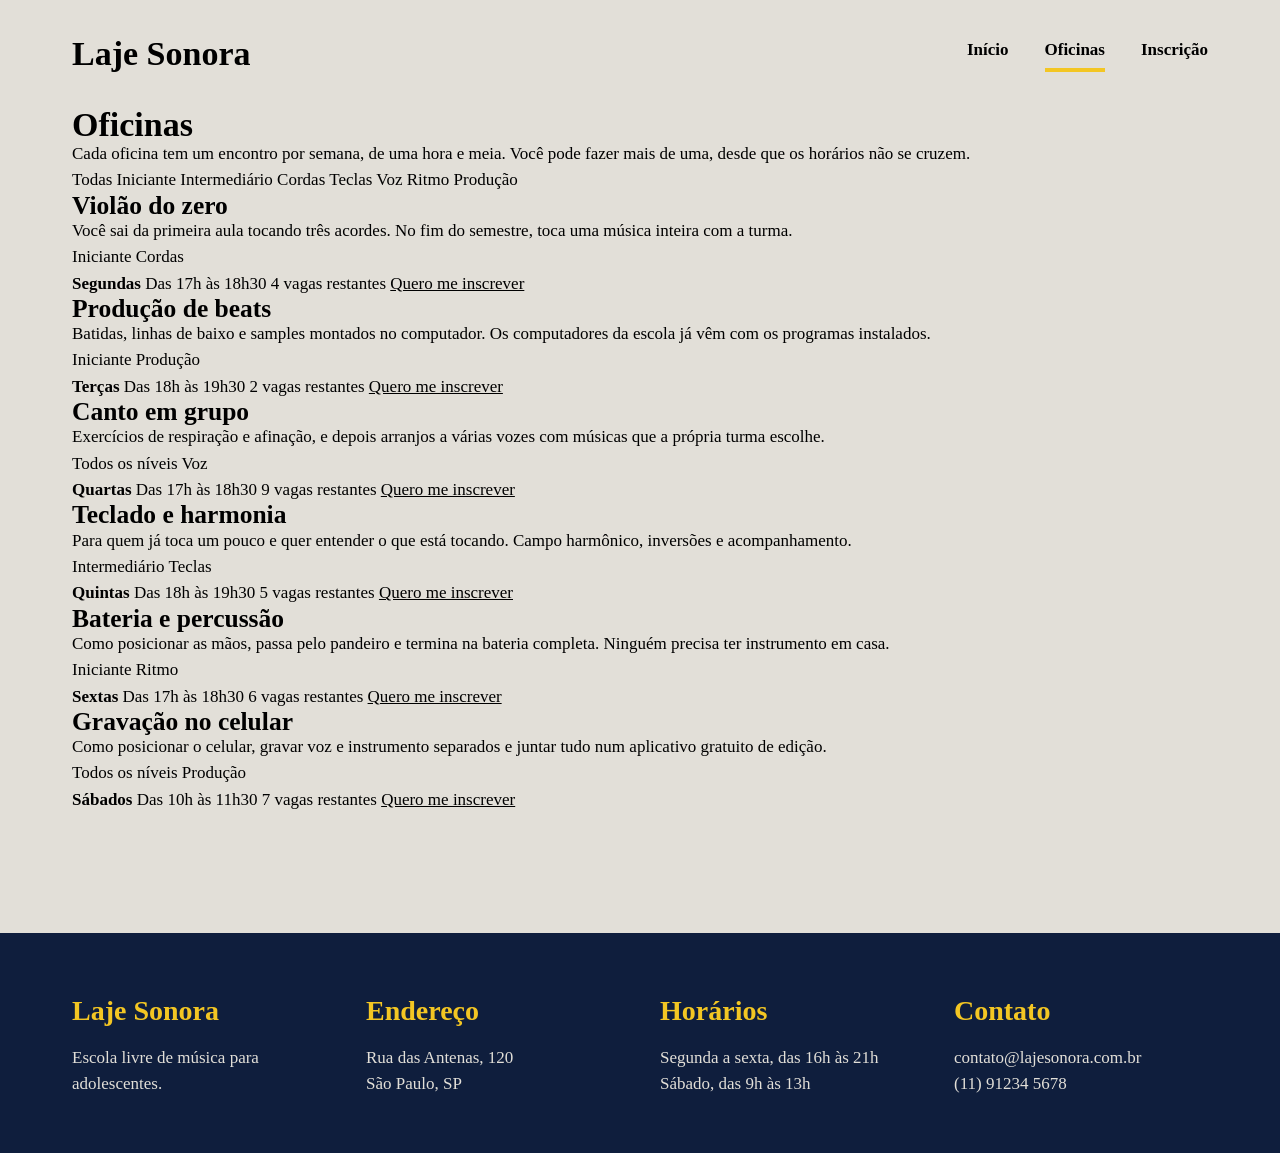
==== pages/oficinas.html @ 4442cc9d "HTML da página de oficinas" ====
<!DOCTYPE html>
<html lang="pt-BR">
<head>
    <meta charset="UTF-8">
    <meta name="viewport" content="width=device-width, initial-scale=1.0">
    <link rel="stylesheet" href="../styles/oficinas.css">
    <link rel="preconnect" href="https://fonts.googleapis.com">
    <link rel="preconnect" href="https://fonts.gstatic.com" crossorigin>
    <link href="https://fonts.googleapis.com/css2?family=Archivo:ital,wght@0,100..900;1,100..900&family=Big+Shoulders:opsz,wght@10..72,100..900&display=swap" rel="stylesheet">
    <title>Laje Sonora | Oficinas</title>
</head>
<body>
    
    <header class="conteudo topo">

        <a href="index.html" class="logo">Laje Sonora</a>

        <nav class="menu">
            <a href="index.html" class="">Início</a>
            <a href="./pages/oficinas.html" class="atual">Oficinas</a>
            <a href="./pages/inscricao.html">Inscrição</a>
        </nav>

    </header>

   <main class="conteudo">
        <h1 class="titulo-pagina">Oficinas</h1>

        <p class="subtitulo-pagina">
            Cada oficina tem um encontro por semana, de uma hora e meia. Você pode fazer mais de uma, desde que os horários não se cruzem.
        </p>

        <div class="filtro">
            <span class="Todas ativo">Todas</span>
            <span class="Iniciante">Iniciante</span>
            <span class="Intermediário">Intermediário</span>
            <span class="Cordas">Cordas</span>
            <span class="Teclas">Teclas</span>
            <span class="Voz">Voz</span>
            <span class="Ritmo">Ritmo</span>
            <span class="Produção">Produção</span>
        </div>

        <div class="lista">
            
            <article class="oficina">
                <div class="foto foto-azul"></div>

                <div class="oficina-texto">
                    <h2>Violão do zero</h2>
                    <p>Você sai da primeira aula tocando três acordes. No fim do semestre, toca uma música inteira com a turma.</p>
                    <div class="etiquetas">
                        <span class="etiqueta">Iniciante</span>
                        <span class="etiqueta">Cordas</span>
                    </div>
                </div>

                <div class="oficina-detalhes">
                    <strong>Segundas</strong>
                    <span>Das 17h às 18h30</span>
                    <span>4 vagas restantes</span>
                    <a href="inscricao.html">Quero me inscrever</a>
                </div>
            </article>

            <article class="oficina">
                <div class="foto foto-amarela"></div>

                <div class="oficina-texto">
                    <h2>Produção de beats</h2>
                    <p>Batidas, linhas de baixo e samples montados no computador. Os computadores da escola já vêm com os programas instalados.</p>
                    <div class="etiquetas">
                        <span class="etiqueta">Iniciante</span>
                        <span class="etiqueta">Produção</span>
                    </div>
                </div>

                <div class="oficina-detalhes">
                    <strong>Terças</strong>
                    <span>Das 18h às 19h30</span>
                    <span>2 vagas restantes</span>
                    <a href="inscricao.html">Quero me inscrever</a>
                </div>
            </article>

            <article class="oficina">
                <div class="foto foto-tinta"></div>

                <div class="oficina-texto">
                    <h2>Canto em grupo</h2>
                    <p>Exercícios de respiração e afinação, e depois arranjos a várias vozes com músicas que a própria turma escolhe.</p>
                    <div class="etiquetas">
                        <span class="etiqueta">Todos os níveis</span>
                        <span class="etiqueta">Voz</span>
                    </div>
                </div>

                <div class="oficina-detalhes">
                    <strong>Quartas</strong>
                    <span>Das 17h às 18h30</span>
                    <span>9 vagas restantes</span>
                    <a href="inscricao.html">Quero me inscrever</a>
                </div>
            </article>

            <article class="oficina">
                <div class="foto"></div>

                <div class="oficina-texto">
                    <h2>Teclado e harmonia</h2>
                    <p>Para quem já toca um pouco e quer entender o que está tocando. Campo harmônico, inversões e acompanhamento.</p>
                    <div class="etiquetas">
                        <span class="etiqueta">Intermediário</span>
                        <span class="etiqueta">Teclas</span>
                    </div>
                </div>

                <div class="oficina-detalhes">
                    <strong>Quintas</strong>
                    <span>Das 18h às 19h30</span>
                    <span>5 vagas restantes</span>
                    <a href="inscricao.html">Quero me inscrever</a>
                </div>
            </article>

            <article class="oficina">
                <div class="foto foto-azul"></div>

                <div class="oficina-texto">
                    <h2>Bateria e percussão</h2>
                    <p>Como posicionar as mãos, passa pelo pandeiro e termina na bateria completa. Ninguém precisa ter instrumento em casa.</p>
                    <div class="etiquetas">
                        <span class="etiqueta">Iniciante</span>
                        <span class="etiqueta">Ritmo</span>
                    </div>
                </div>

                <div class="oficina-detalhes">
                    <strong>Sextas</strong>
                    <span>Das 17h às 18h30</span>
                    <span>6 vagas restantes</span>
                    <a href="inscricao.html">Quero me inscrever</a>
                </div>
            </article>

            <article class="oficina">
                <div class="foto foto-amarela"></div>

                <div class="oficina-texto">
                    <h2>Gravação no celular</h2>
                    <p>Como posicionar o celular, gravar voz e instrumento separados e juntar tudo num aplicativo gratuito de edição.</p>
                    <div class="etiquetas">
                        <span class="etiqueta">Todos os níveis</span>
                        <span class="etiqueta">Produção</span>
                    </div>
                </div>

                <div class="oficina-detalhes">
                    <strong>Sábados</strong>
                    <span>Das 10h às 11h30</span>
                    <span>7 vagas restantes</span>
                    <a href="inscricao.html">Quero me inscrever</a>
                </div>
            </article>

        </div>
   </main>

    <footer class="rodape">

        <div class="conteudo rodape-colunas">

            <div class="rodape-coluna">
                <h4>Laje Sonora</h4>
                <p>Escola livre de música para adolescentes.</p>
            </div>

            <div class="rodape-coluna">
                <h4>Endereço</h4>
                <p>Rua das Antenas, 120 <br> São Paulo, SP</p>
            </div>
            
            <div class="rodape-coluna">
                <h4>Horários</h4>
                <p>Segunda a sexta, das 16h às 21h <br> Sábado, das 9h às 13h</p>
            </div>

            <div class="rodape-coluna">
                <h4>Contato</h4>
                <p>contato@lajesonora.com.br <br> (11) 91234 5678</p>
            </div>

        </div>

    </footer>

</body>
</html>
---- styles/oficinas.css ----
* {
    margin: 0;
    padding: 0;
    box-sizing: border-box;
}

:root {
    --concreto:#E2DFD8;
    --concreto-escuro:#CBC7BE;
    --tinta:#0F1E3D;
    --caixa-dagua:#1F5FBF;
    --fita:#F3C623;
    --branco:#FFFFFF;

    --fonte-cartaz: Big Shoulders Arial Narrow sans-serif;
    --fonte-texto: Archivo Arial sans-serif
}

body {
    background-color: var(--concreto);
    text-decoration: var(--tinta);
    font-family: var(--fonte-texto);
    font-size: 17px;
    line-height: 1.55;

    a {
        color: inherit;
    }

    h1, h2, h3 {
        font-family: var(--fonte-cartaz);
        font-weight: 900;
        line-height: 0.95;
    }

    .conteudo{
        max-width: 1200px;
        margin-inline: auto;
        padding-inline: 32px;
    }

    .topo{
        padding-block:28px;
        display: flex;
        justify-content: space-between;
        align-items: center;
    }

    .logo{
        font-family: 'fontes-cartaz';
        font-size: 34px;
        font-weight: 900;
        text-decoration: none;
    }

    .menu{
        display: flex;
        gap: 36px;
    }

    .menu a{
        font-weight: 600;
        text-decoration: none;
        padding-bottom: 4px;
        border-bottom: 4px  solid transparent;
    }

    .menu a:hover {
    border-bottom-color: var(--tinta);
}

    .menu a.atual {
    border-bottom-color: var(--fita);
} /*commit : Topo com flex*/

    .cartazes{
        margin-top: 16px;
        display:flex;
        gap: 16px;
    }

    .cartaz{
        padding: 40px;
    }

    .cartaz-principal{
        background-color: var(--caixa-dagua);
        color: white;
        flex: 2;
    }

    .cartaz-principal h1{
        font-size: 132px;
        max-width: 9ch;
    }
    
    .cartaz-lateral{
        background-color: var(--fita);
        flex: 1;
        display: flex;
        flex-direction: column;
        justify-content: space-between;
        gap: 32px;
    }
    
     .cartaz-lateral p{
        font-size: 22px;
        font-weight: 600px;
        line-height: 1.3;
        align-items: flex-start;
     }

     .botao{
        background-color: var(--tinta);
        color: white;
        font-weight: 700px;
        text-decoration: none;
        padding: 16px 28px;
        border: none;            
        font-family: var(--fonte-texto);
        font-size: 17px;
        cursor: pointer;
     }

     .botao:hover{
        background-color: var(--caixa-dagua);
     }   /*Cartazes do topo*/

     .secao{
        margin-top: 96px;
     }

     .titulo-secao{
        font-size: 64px;
        margin-bottom:32px;
     }

     .cards{
        display:flex;
        flex-wrap: wrap;
        gap: 24px;
     }

     .card{
        background-color: var(--branco);
        border-radius: 3px solid var(--tinta);
        flex: 1 1 340px;
     }

     .card .foto{
        height: 170px;
     }

     .foto {
    background-color: var(--concreto-escuro);
}

    .foto-azul {
    background-color: var(--caixa-dagua);
}

    .foto-amarela {
    background-color: var(--fita);
}

    .foto-tinta {
    background-color: var(--tinta);
}

    .card-texto {
    padding: 24px;
}

    .card h3 {
    font-size: 36px;
    margin-bottom: 12px;
}

    .card-info {
    margin-top: 20px;
    padding-top: 16px;
    border-top: 2px solid var(--concreto-escuro);
    font-weight: 600;
    font-size: 15px;
    display: flex;
    justify-content: space-between;
}/*Cards das oficinas*/

    .passos{
        display: flex;
        gap: 24px;
    }

    .passo{
        border-top: 6px solid var(--tinta);
        padding-top: 20px;
        flex: 1;
    }

    .passo-numero{
        font-family: var(--fonte-cartaz);
        font-size: 96px;
        font-weight: 900;
        line-height: 1;
        color: var(--caixa-dagua);
    }

    .passo h3{
        font-size: 36px;
        margin-block: 8px 12px;
    }

    .rodape{
        margin-top: 120px;
        background-color: var(--tinta);
        color: var(--concreto);
        padding-block: 56px;
    }

    .rodape-colunas{
        display: flex;
        gap: 40px;
    }

    .rodape-coluna {
        flex: 1;
}

    .rodape h4{
        font-family: var(--fonte-cartaz);
        font-size: 28px;
        color: var(--fita);
        margin-bottom: 12px;
        }      
    

 }
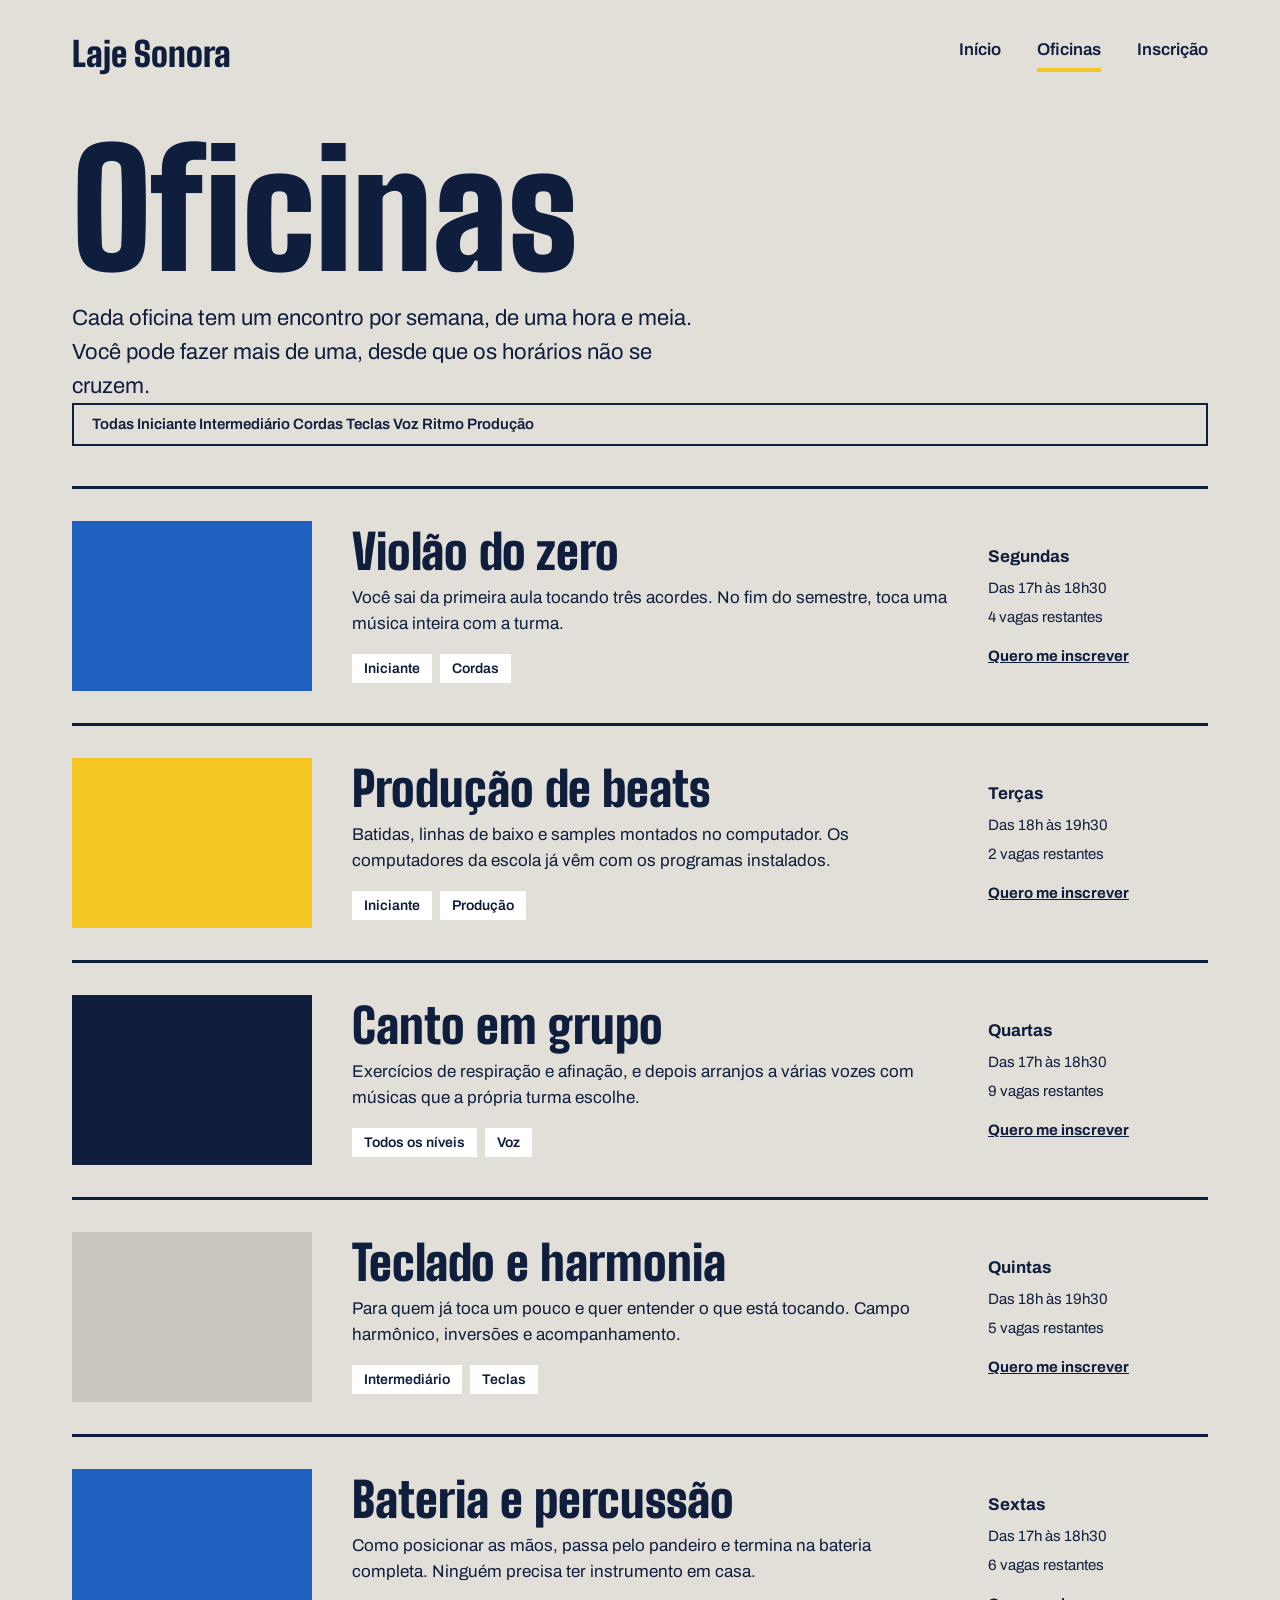
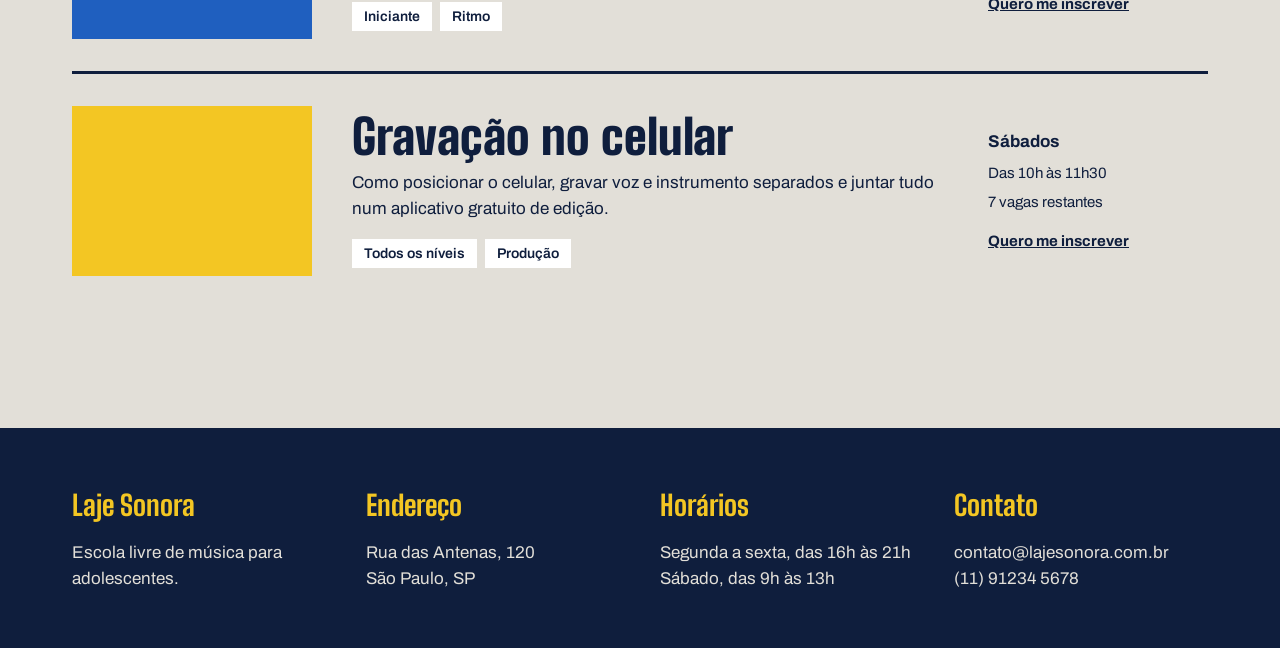
==== commit e279d930: "arrumei as ancoras pois percebi que estavam erradas" ====
--- a/pages/oficinas.html
+++ b/pages/oficinas.html
@@ -13,12 +13,12 @@
     
     <header class="conteudo topo">
 
-        <a href="index.html" class="logo">Laje Sonora</a>
+        <a href="../index.html" class="logo">Laje Sonora</a>
 
         <nav class="menu">
-            <a href="index.html" class="">Início</a>
-            <a href="./pages/oficinas.html" class="atual">Oficinas</a>
-            <a href="./pages/inscricao.html">Inscrição</a>
+            <a href="../index.html">Início</a>
+            <a href="./oficinas.html" class="atual">Oficinas</a>
+            <a href="./inscricao.html">Inscrição</a>
         </nav>
 
     </header>
--- a/styles/oficinas.css
+++ b/styles/oficinas.css
@@ -5,234 +5,197 @@
 }
 
 :root {
-    --concreto:#E2DFD8;
-    --concreto-escuro:#CBC7BE;
-    --tinta:#0F1E3D;
-    --caixa-dagua:#1F5FBF;
-    --fita:#F3C623;
-    --branco:#FFFFFF;
-
-    --fonte-cartaz: Big Shoulders Arial Narrow sans-serif;
-    --fonte-texto: Archivo Arial sans-serif
+    --concreto: #E2DFD8;
+    --concreto-escuro: #CBC7BE;
+    --tinta: #0F1E3D;
+    --caixa-dagua: #1F5FBF;
+    --fita: #F3C623;
+    --branco: #FFFFFF;
+
+    --fonte-cartaz: 'Big Shoulders', 'Arial Narrow', sans-serif;
+    --fonte-texto: 'Archivo', Arial, sans-serif;
 }
 
 body {
     background-color: var(--concreto);
-    text-decoration: var(--tinta);
+    color: var(--tinta);
     font-family: var(--fonte-texto);
     font-size: 17px;
     line-height: 1.55;
-
-    a {
-        color: inherit;
-    }
-
-    h1, h2, h3 {
-        font-family: var(--fonte-cartaz);
-        font-weight: 900;
-        line-height: 0.95;
-    }
-
-    .conteudo{
-        max-width: 1200px;
-        margin-inline: auto;
-        padding-inline: 32px;
-    }
-
-    .topo{
-        padding-block:28px;
-        display: flex;
-        justify-content: space-between;
-        align-items: center;
-    }
-
-    .logo{
-        font-family: 'fontes-cartaz';
-        font-size: 34px;
-        font-weight: 900;
-        text-decoration: none;
-    }
-
-    .menu{
-        display: flex;
-        gap: 36px;
-    }
-
-    .menu a{
-        font-weight: 600;
-        text-decoration: none;
-        padding-bottom: 4px;
-        border-bottom: 4px  solid transparent;
-    }
-
-    .menu a:hover {
-    border-bottom-color: var(--tinta);
-}
-
-    .menu a.atual {
-    border-bottom-color: var(--fita);
-} /*commit : Topo com flex*/
-
-    .cartazes{
-        margin-top: 16px;
-        display:flex;
-        gap: 16px;
-    }
-
-    .cartaz{
-        padding: 40px;
-    }
-
-    .cartaz-principal{
-        background-color: var(--caixa-dagua);
-        color: white;
-        flex: 2;
-    }
-
-    .cartaz-principal h1{
-        font-size: 132px;
-        max-width: 9ch;
-    }
-    
-    .cartaz-lateral{
-        background-color: var(--fita);
-        flex: 1;
-        display: flex;
-        flex-direction: column;
-        justify-content: space-between;
-        gap: 32px;
-    }
-    
-     .cartaz-lateral p{
-        font-size: 22px;
-        font-weight: 600px;
-        line-height: 1.3;
-        align-items: flex-start;
-     }
-
-     .botao{
-        background-color: var(--tinta);
-        color: white;
-        font-weight: 700px;
-        text-decoration: none;
-        padding: 16px 28px;
-        border: none;            
-        font-family: var(--fonte-texto);
-        font-size: 17px;
-        cursor: pointer;
-     }
-
-     .botao:hover{
-        background-color: var(--caixa-dagua);
-     }   /*Cartazes do topo*/
-
-     .secao{
-        margin-top: 96px;
-     }
-
-     .titulo-secao{
-        font-size: 64px;
-        margin-bottom:32px;
-     }
-
-     .cards{
-        display:flex;
-        flex-wrap: wrap;
-        gap: 24px;
-     }
-
-     .card{
-        background-color: var(--branco);
-        border-radius: 3px solid var(--tinta);
-        flex: 1 1 340px;
-     }
-
-     .card .foto{
-        height: 170px;
-     }
-
-     .foto {
-    background-color: var(--concreto-escuro);
-}
-
-    .foto-azul {
-    background-color: var(--caixa-dagua);
-}
-
-    .foto-amarela {
-    background-color: var(--fita);
-}
-
-    .foto-tinta {
-    background-color: var(--tinta);
-}
-
-    .card-texto {
-    padding: 24px;
-}
-
-    .card h3 {
-    font-size: 36px;
-    margin-bottom: 12px;
-}
-
-    .card-info {
-    margin-top: 20px;
-    padding-top: 16px;
-    border-top: 2px solid var(--concreto-escuro);
+}
+
+a {
+    color: inherit;
+}
+
+h1, h2, h3 {
+    font-family: var(--fonte-cartaz);
+    font-weight: 900;
+    line-height: 0.95;
+}
+
+.titulo-pagina {
+    font-size: 160px;
+    margin-top: 24px;
+}
+
+.subtitulo-pagina {
+    font-size: 22px;
+    max-width: 640px;
+    margin-top: 16px;
+}
+
+.filtros {
+    margin-top: 48px;
+    display: flex;
+    flex-wrap: wrap;
+    gap: 12px;
+}
+
+.filtro {
+    border: 2px solid var(--tinta);
+    padding: 8px 18px;
     font-weight: 600;
     font-size: 15px;
+}
+
+.filtro.ativo {
+    background-color: var(--tinta);
+    color: var(--branco);
+}
+
+.lista {
+    margin-top: 40px;
+}
+
+.oficina {
+    padding-block: 32px;
+    border-top: 3px solid var(--tinta);
+    display: flex;
+    align-items: center;
+    gap: 40px;
+}
+
+.oficina .foto {
+    width: 240px;
+    height: 170px;
+    flex-shrink: 0;
+}
+
+.oficina-texto {
+    flex: 1;
+}
+
+.oficina h2 {
+    font-size: 48px;
+    margin-bottom: 10px;
+}
+
+.etiquetas {
+    margin-top: 16px;
+    display: flex;
+    gap: 8px;
+}
+
+.etiqueta {
+    background-color: var(--branco);
+    padding: 4px 12px;
+    font-size: 14px;
+    font-weight: 600;
+}
+
+.oficina-detalhes {
+    width: 220px;
+    font-size: 15px;
+    display: flex;
+    flex-direction: column;
+    gap: 6px;
+}
+
+.oficina-detalhes strong {
+    font-size: 17px;
+}
+
+.oficina-detalhes a {
+    margin-top: 10px;
+    font-weight: 700;
+}
+
+.conteudo {
+    max-width: 1200px;
+    margin-inline: auto;
+    padding-inline: 32px;
+}
+
+.topo {
+    padding-block: 28px;
     display: flex;
     justify-content: space-between;
-}/*Cards das oficinas*/
-
-    .passos{
-        display: flex;
-        gap: 24px;
-    }
-
-    .passo{
-        border-top: 6px solid var(--tinta);
-        padding-top: 20px;
-        flex: 1;
-    }
-
-    .passo-numero{
-        font-family: var(--fonte-cartaz);
-        font-size: 96px;
-        font-weight: 900;
-        line-height: 1;
-        color: var(--caixa-dagua);
-    }
-
-    .passo h3{
-        font-size: 36px;
-        margin-block: 8px 12px;
-    }
-
-    .rodape{
-        margin-top: 120px;
-        background-color: var(--tinta);
-        color: var(--concreto);
-        padding-block: 56px;
-    }
-
-    .rodape-colunas{
-        display: flex;
-        gap: 40px;
-    }
-
-    .rodape-coluna {
-        flex: 1;
-}
-
-    .rodape h4{
-        font-family: var(--fonte-cartaz);
-        font-size: 28px;
-        color: var(--fita);
-        margin-bottom: 12px;
-        }      
-    
-
- }
-
+    align-items: center;
+}
+
+.logo {
+    font-family: var(--fonte-cartaz);
+    font-size: 34px;
+    font-weight: 900;
+    text-decoration: none;
+}
+
+.menu {
+    display: flex;
+    gap: 36px;
+}
+
+.menu a {
+    font-weight: 600;
+    text-decoration: none;
+    padding-bottom: 4px;
+    border-bottom: 4px solid transparent;
+}
+
+.menu a:hover {
+    border-bottom-color: var(--tinta);
+}
+
+.menu a.atual {
+    border-bottom-color: var(--fita);
+}
+
+.foto {
+    background-color: var(--concreto-escuro);
+}
+
+.foto-azul {
+    background-color: var(--caixa-dagua);
+}
+
+.foto-amarela {
+    background-color: var(--fita);
+}
+
+.foto-tinta {
+    background-color: var(--tinta);
+}
+
+.rodape {
+    margin-top: 120px;
+    background-color: var(--tinta);
+    color: var(--concreto);
+    padding-block: 56px;
+}
+
+.rodape-colunas {
+    display: flex;
+    gap: 40px;
+}
+
+.rodape-coluna {
+    flex: 1;
+}
+
+.rodape h4 {
+    font-family: var(--fonte-cartaz);
+    font-size: 28px;
+    color: var(--fita);
+    margin-bottom: 12px;
+}
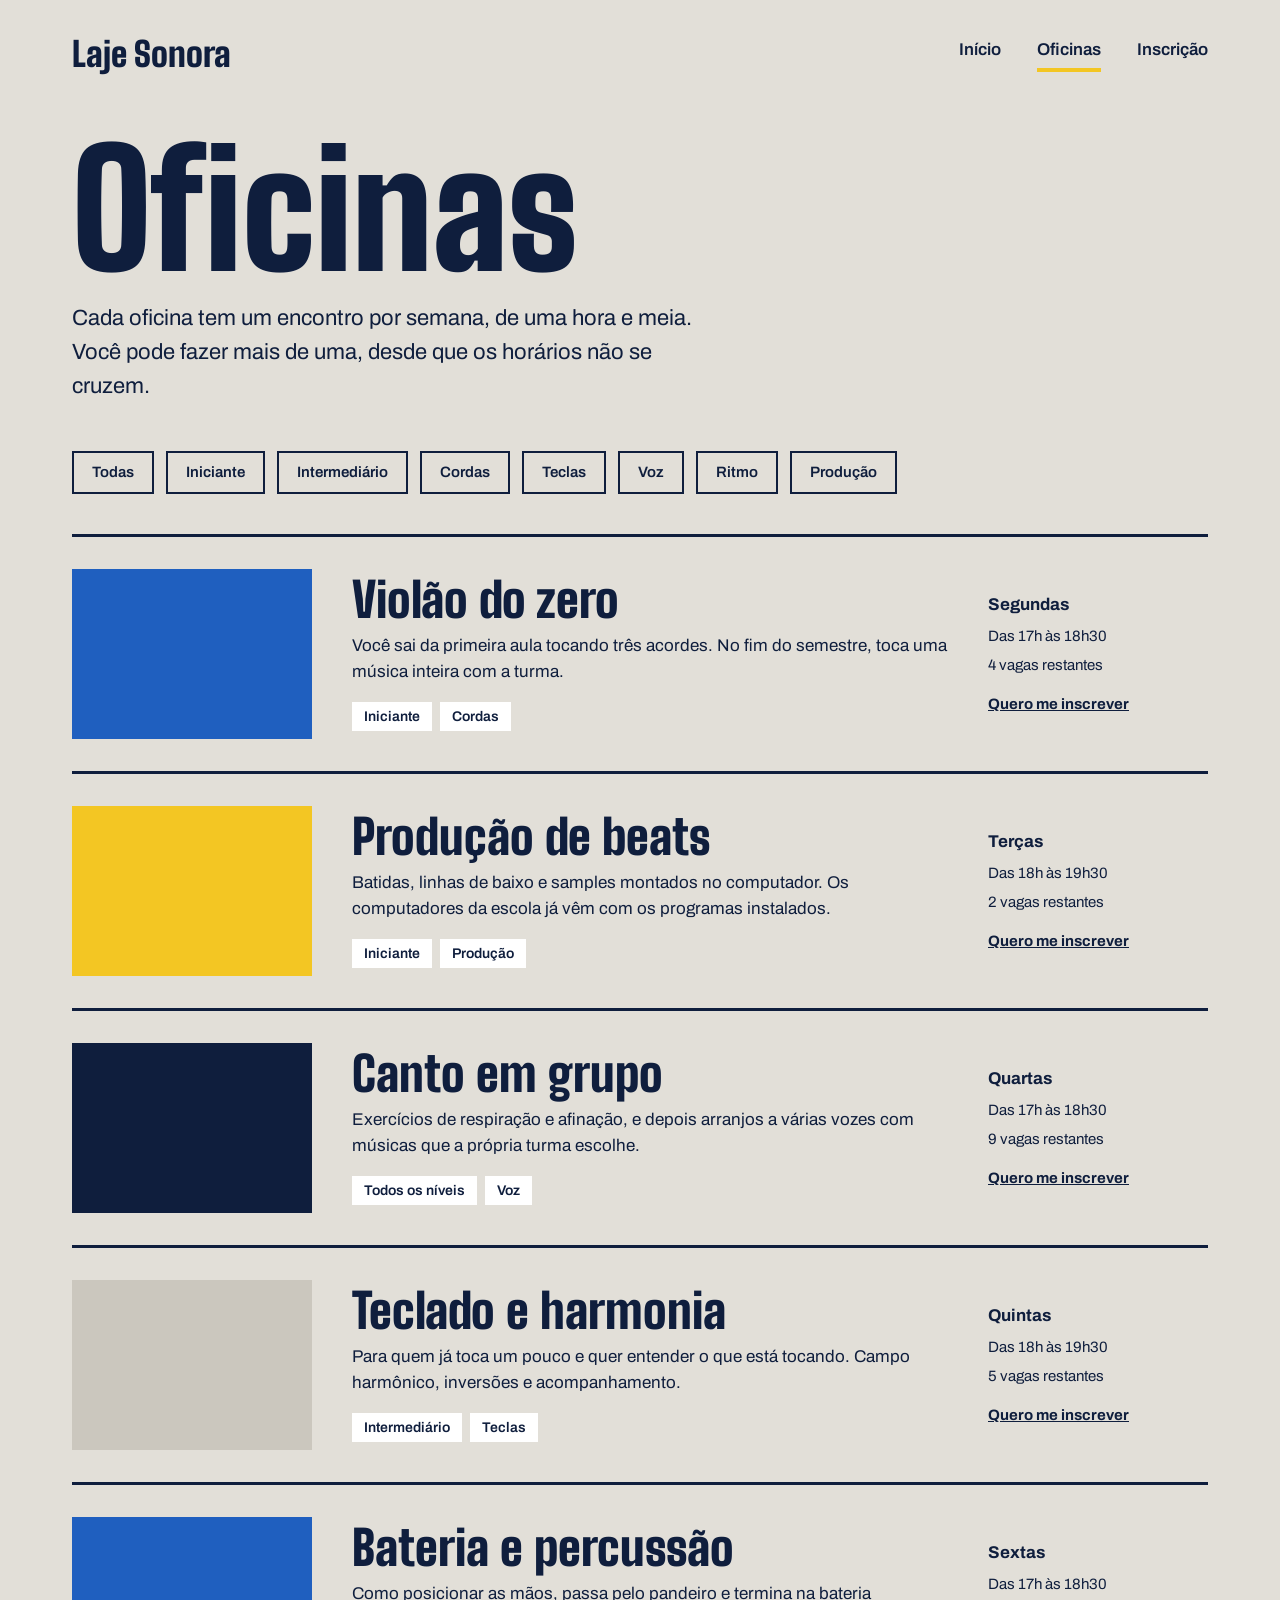
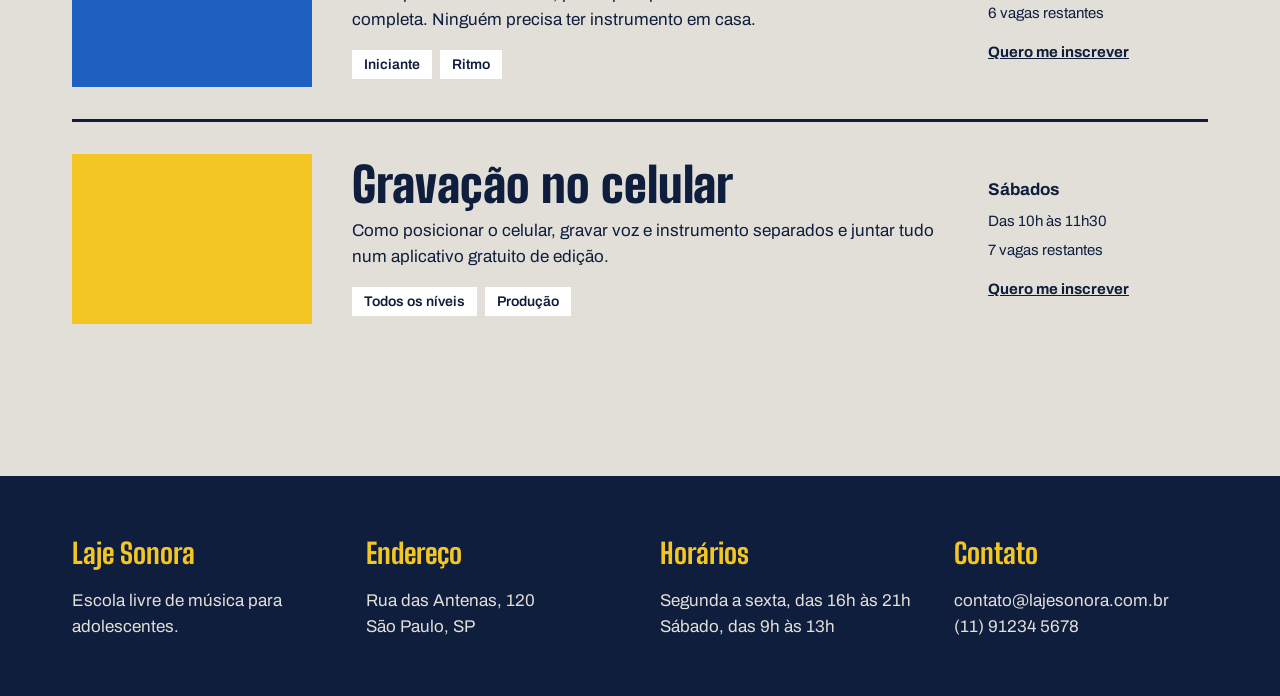
==== commit 55e8f505: "pagina oficinas finalizada" ====
--- a/pages/oficinas.html
+++ b/pages/oficinas.html
@@ -30,15 +30,15 @@
             Cada oficina tem um encontro por semana, de uma hora e meia. Você pode fazer mais de uma, desde que os horários não se cruzem.
         </p>
 
-        <div class="filtro">
-            <span class="Todas ativo">Todas</span>
-            <span class="Iniciante">Iniciante</span>
-            <span class="Intermediário">Intermediário</span>
-            <span class="Cordas">Cordas</span>
-            <span class="Teclas">Teclas</span>
-            <span class="Voz">Voz</span>
-            <span class="Ritmo">Ritmo</span>
-            <span class="Produção">Produção</span>
+        <div class="filtros">
+            <span class="filtro">Todas</span>
+            <span class="filtro">Iniciante</span>
+            <span class="filtro">Intermediário</span>
+            <span class="filtro">Cordas</span>
+            <span class="filtro">Teclas</span>
+            <span class="filtro">Voz</span>
+            <span class="filtro">Ritmo</span>
+            <span class="filtro">Produção</span>
         </div>
 
         <div class="lista">
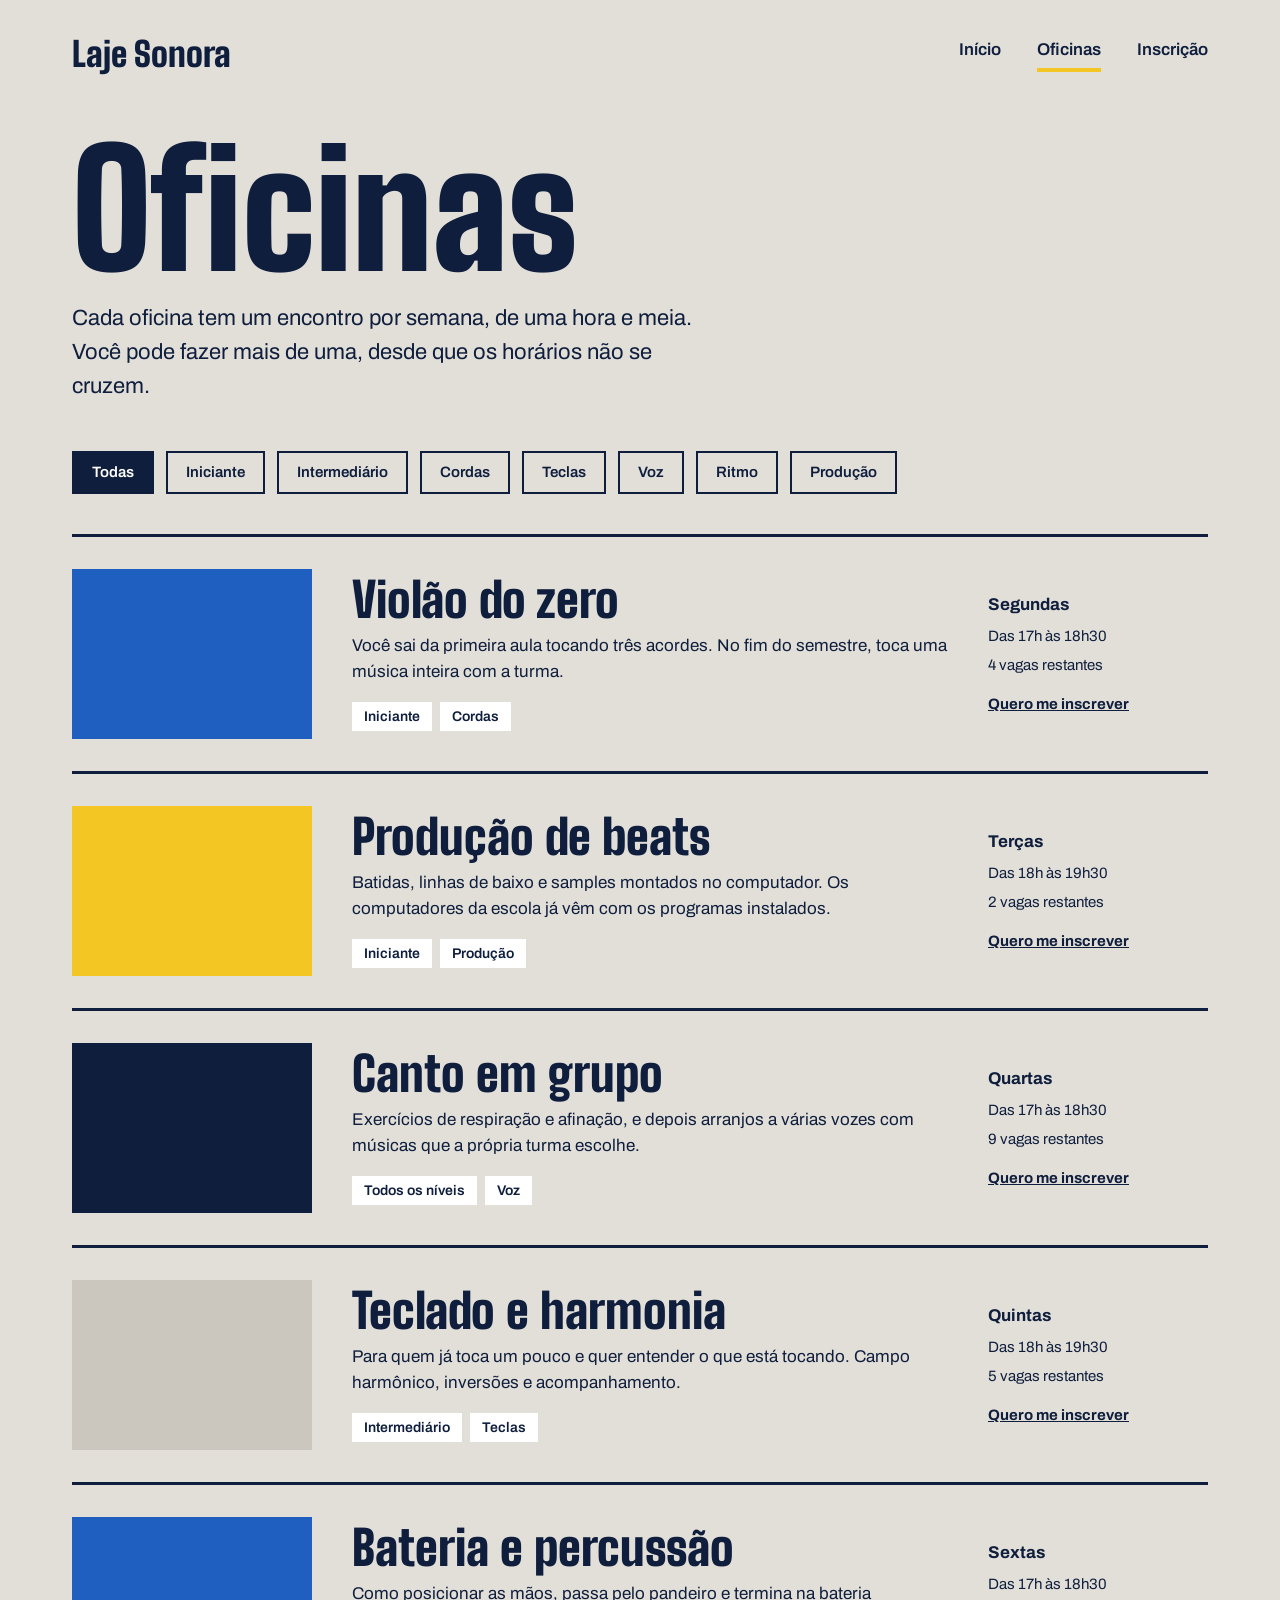
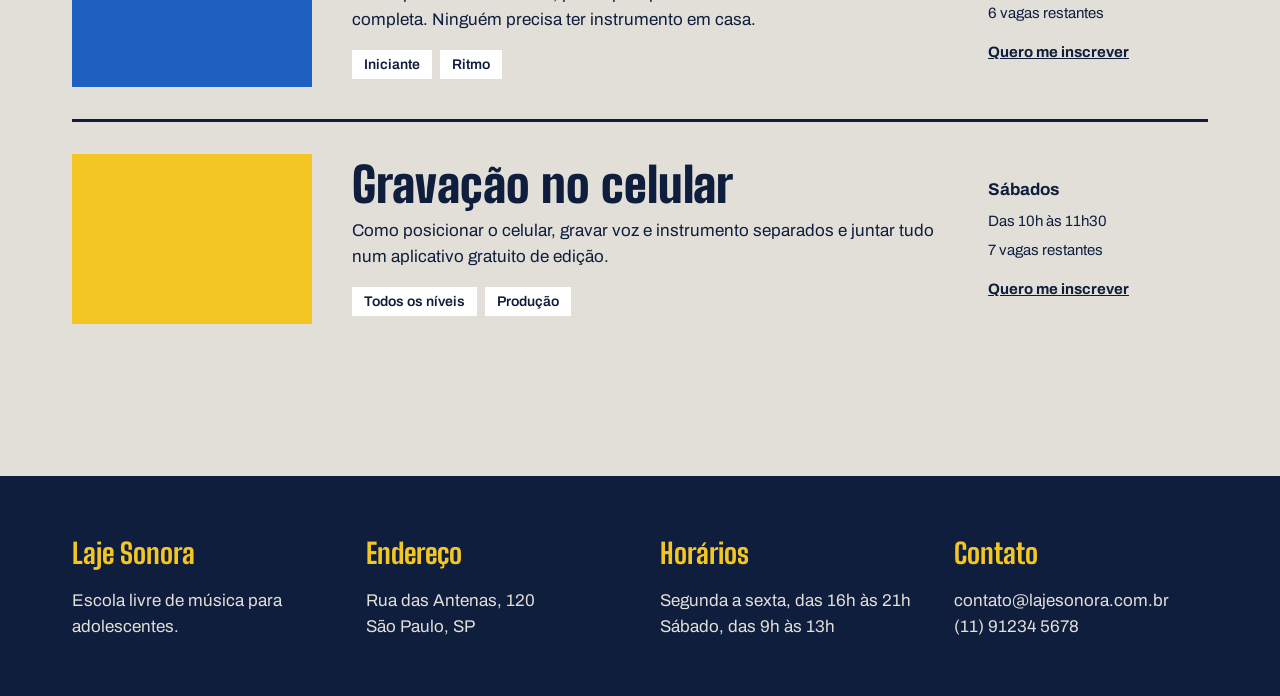
==== commit ce87b908: "feeef" ====
--- a/pages/oficinas.html
+++ b/pages/oficinas.html
@@ -31,7 +31,7 @@
         </p>
 
         <div class="filtros">
-            <span class="filtro">Todas</span>
+            <span class="filtro ativo">Todas</span>
             <span class="filtro">Iniciante</span>
             <span class="filtro">Intermediário</span>
             <span class="filtro">Cordas</span>
